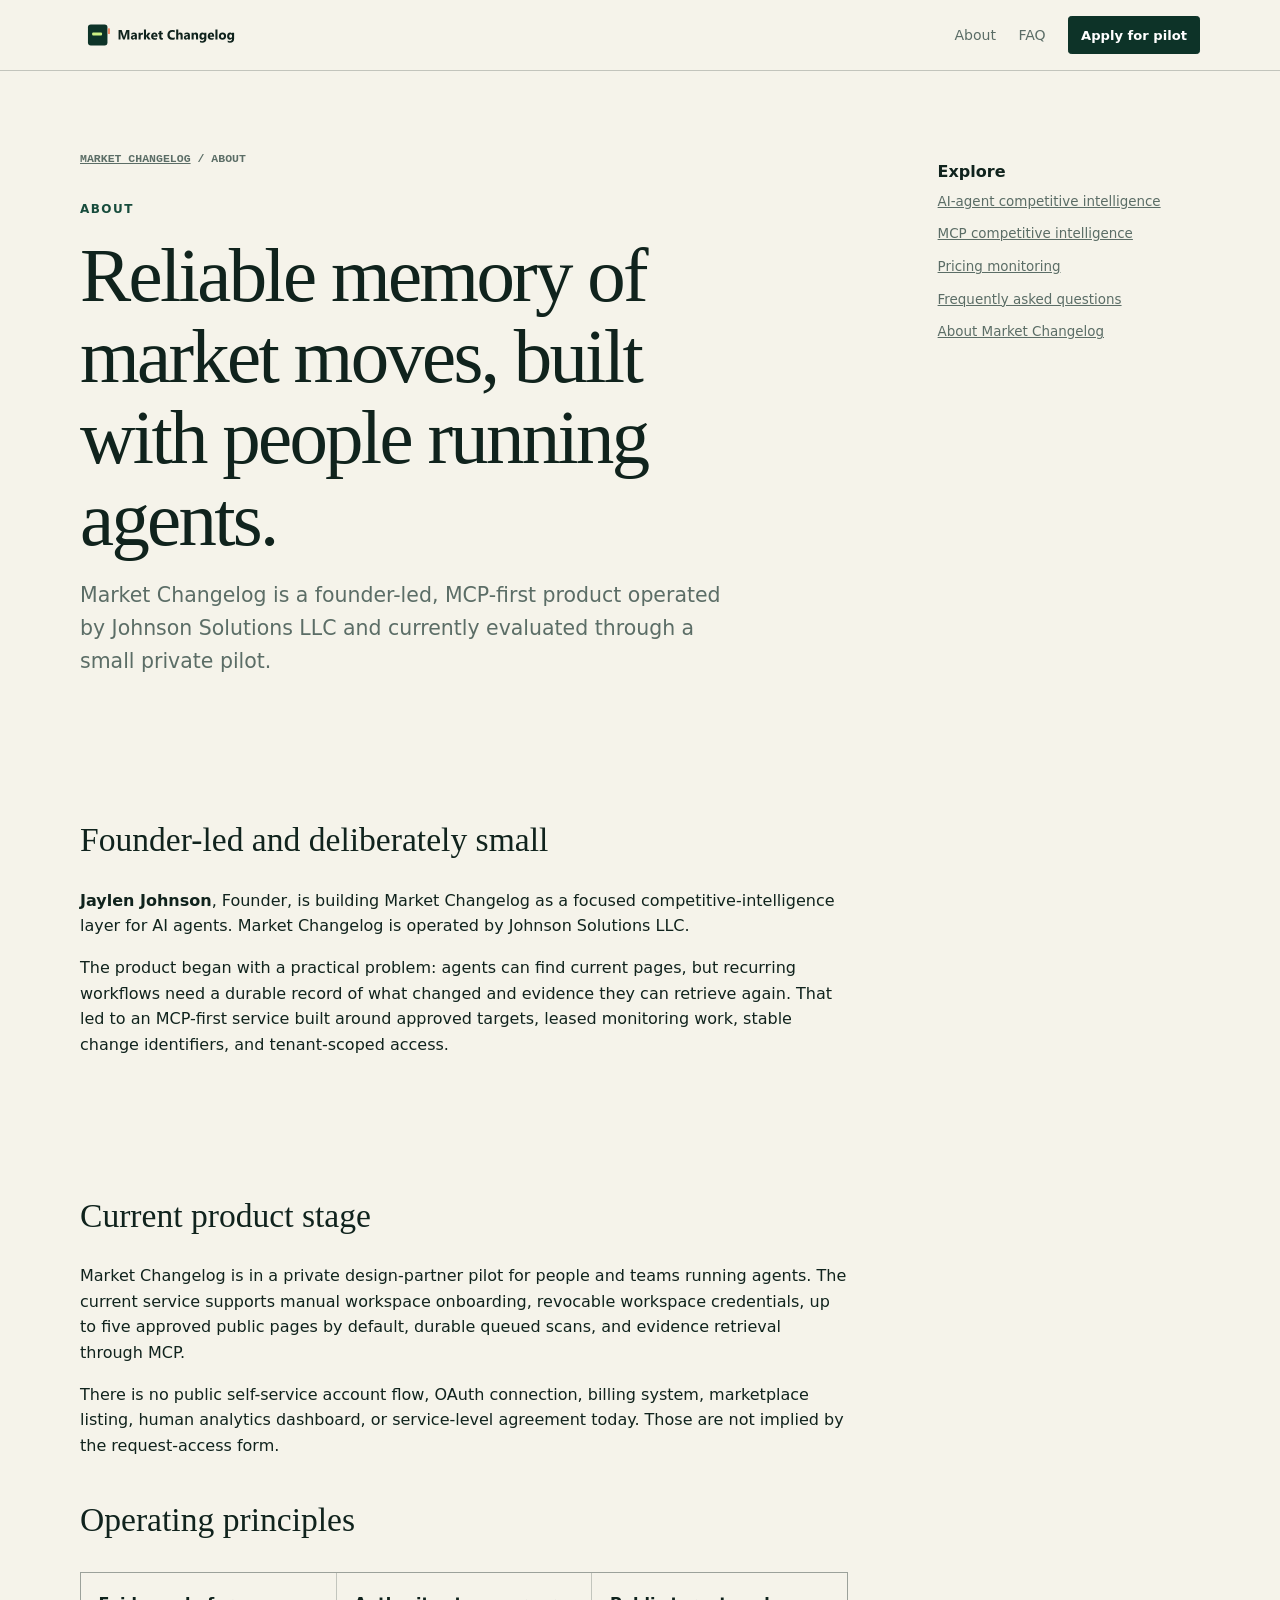
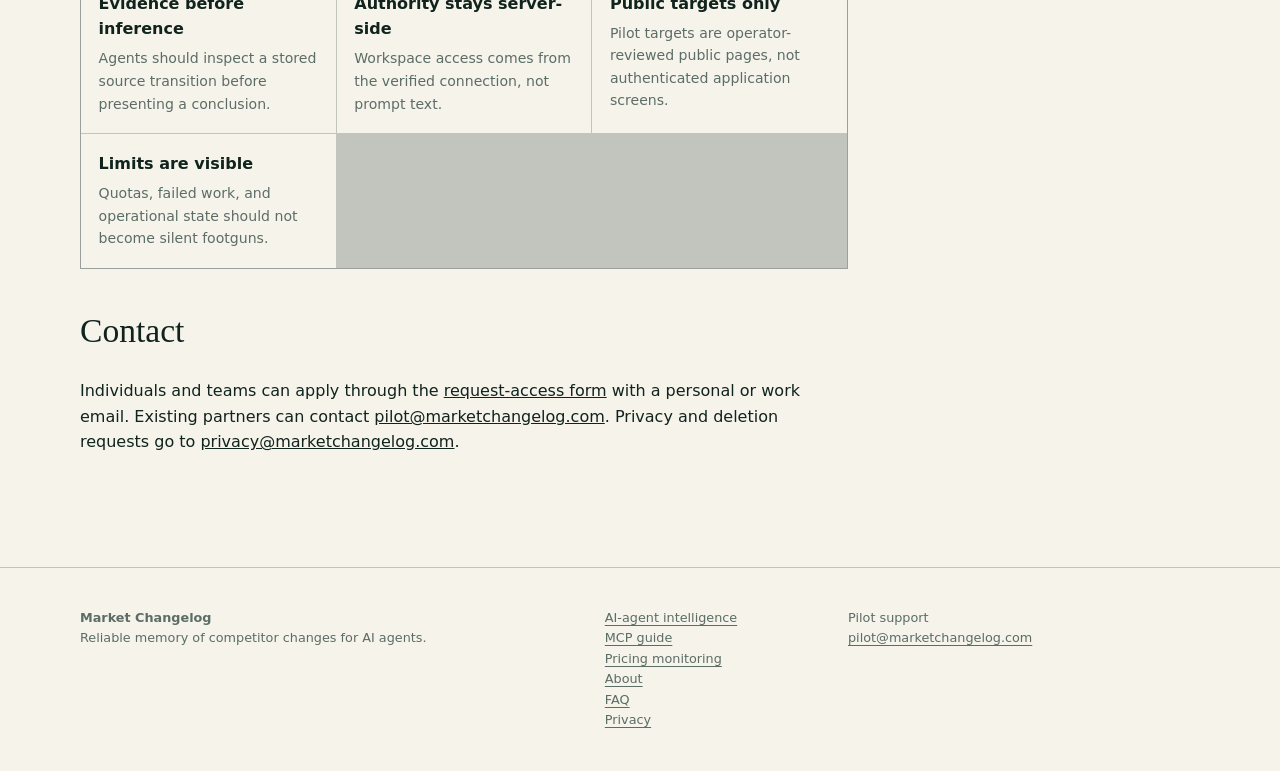
==== about/index.html @ 55e67460 "Publish temporary Market Changelog review site" ====
<!doctype html>
<html lang="en">
<head>
  <meta charset="utf-8">
  <meta name="viewport" content="width=device-width, initial-scale=1">
  <meta name="description" content="Why Market Changelog is building durable market memory for agents.">
  <meta name="robots" content="noindex, nofollow">
  <meta property="og:type" content="website">
  <meta property="og:site_name" content="Market Changelog">
  <meta property="og:title" content="About Market Changelog">
  <meta property="og:description" content="Why Market Changelog is building durable market memory for agents.">
  <meta property="og:url" content="https://rabbidbird.github.io/about">
  <meta property="og:image" content="https://rabbidbird.github.io/assets/brand/market-changelog-social-card.png">
  <meta property="og:image:width" content="1200">
  <meta property="og:image:height" content="630">
  <meta name="twitter:card" content="summary_large_image">
  <meta name="twitter:title" content="About Market Changelog">
  <meta name="twitter:description" content="Why Market Changelog is building durable market memory for agents.">
  <meta name="twitter:image" content="https://rabbidbird.github.io/assets/brand/market-changelog-social-card.png">
  <title>About Market Changelog</title>
  <link rel="canonical" href="https://rabbidbird.github.io/about">
  <link rel="stylesheet" href="/assets/market-ledger.css">
  <link rel="icon" href="/assets/brand/market-changelog-favicon.svg" type="image/svg+xml">
  <link rel="icon" href="/assets/brand/market-changelog-favicon-32.png" sizes="32x32" type="image/png">
  <link rel="apple-touch-icon" href="/assets/brand/apple-touch-icon.png" sizes="180x180">
  <link rel="manifest" href="/assets/brand/site.webmanifest">
</head>
<body>
  <a class="skip" href="#main">Skip to main content</a>
  <header class="site-header">
    <nav class="wrap nav" aria-label="Primary navigation">
      <a class="brand" href="/"><img class="brand-logo" src="/assets/brand/market-changelog-wordmark.svg" width="180" height="36" alt="Market Changelog"></a>
      <div class="nav-links">
        <a href="/about">About</a><a href="/faq">FAQ</a>
        <a class="button button-small" href="/#access">Apply for pilot</a>
      </div>
    </nav>
  </header>
  
<main id="main" class="content-page wrap" itemscope itemtype="https://schema.org/AboutPage" tabindex="-1">
  
<div class="article-layout">
<article class="article-card">
<p class="breadcrumb"><a href="/">Market Changelog</a> / About</p>
<p class="eyebrow">About</p>
<h1 itemprop="name">Reliable memory of market moves, built with people running agents.</h1>
<p class="lede" itemprop="description">Market Changelog is a founder-led, MCP-first product operated by Johnson Solutions LLC and currently evaluated through a small private pilot.</p>
<div>
<section itemscope="" itemtype="https://schema.org/Person">
<h2>Founder-led and deliberately small</h2>
<p><strong itemprop="name">Jaylen Johnson</strong>, <span itemprop="jobTitle">Founder</span>, is building Market Changelog as a focused competitive-intelligence layer for AI agents. Market Changelog is operated by Johnson Solutions LLC.</p>
<p>The product began with a practical problem: agents can find current pages, but recurring workflows need a durable record of what changed and evidence they can retrieve again. That led to an MCP-first service built around approved targets, leased monitoring work, stable change identifiers, and tenant-scoped access.</p>
</section>
<h2>Current product stage</h2>
<p>Market Changelog is in a private design-partner pilot for people and teams running agents. The current service supports manual workspace onboarding, revocable workspace credentials, up to five approved public pages by default, durable queued scans, and evidence retrieval through MCP.</p>
<p>There is no public self-service account flow, OAuth connection, billing system, marketplace listing, human analytics dashboard, or service-level agreement today. Those are not implied by the request-access form.</p>
<h2>Operating principles</h2>
<div class="facts">
<div class="fact"><strong>Evidence before inference</strong><span>Agents should inspect a stored source transition before presenting a conclusion.</span></div>
<div class="fact"><strong>Authority stays server-side</strong><span>Workspace access comes from the verified connection, not prompt text.</span></div>
<div class="fact"><strong>Public targets only</strong><span>Pilot targets are operator-reviewed public pages, not authenticated application screens.</span></div>
<div class="fact"><strong>Limits are visible</strong><span>Quotas, failed work, and operational state should not become silent footguns.</span></div>
</div>
<h2>Contact</h2>
<p>Individuals and teams can apply through the <a href="/#access">request-access form</a> with a personal or work email. Existing partners can contact <a href="mailto:pilot@marketchangelog.com">pilot@marketchangelog.com</a>. Privacy and deletion requests go to <a href="mailto:privacy@marketchangelog.com">privacy@marketchangelog.com</a>.</p>
</div>
</article>
<aside aria-label="Explore Market Changelog" class="side-nav"><strong>Explore</strong><a href="/ai-agent-competitive-intelligence">AI-agent competitive intelligence</a><a href="/mcp-competitive-intelligence">MCP competitive intelligence</a><a href="/competitor-pricing-monitoring">Pricing monitoring</a><a href="/faq">Frequently asked questions</a><a href="/about">About Market Changelog</a></aside>
</div>

</main>

  <footer>
    <div class="wrap footer-grid">
      <div itemscope itemtype="https://schema.org/Organization"><meta itemprop="url" content="https://rabbidbird.github.io/"><meta itemprop="logo" content="https://rabbidbird.github.io/assets/brand/market-changelog-avatar.png"><strong itemprop="name">Market Changelog</strong><br>Reliable memory of competitor changes for AI agents.</div>
      <div><a href="/ai-agent-competitive-intelligence">AI-agent intelligence</a><br><a href="/mcp-competitive-intelligence">MCP guide</a><br><a href="/competitor-pricing-monitoring">Pricing monitoring</a><br><a href="/about">About</a><br><a href="/faq">FAQ</a><br><a href="/privacy">Privacy</a></div>
      <div>Pilot support<br><a href="mailto:pilot@marketchangelog.com">pilot@marketchangelog.com</a></div>
    </div>
  </footer>
</body>
</html>
---- assets/market-ledger.css ----
:root {
  color-scheme: light;
  --ink: #10231d;
  --muted: #5b6d66;
  --paper: #f5f3ea;
  --paper-deep: #e7e2d3;
  --forest: #174c3c;
  --forest-dark: #0d3328;
  --lime: #cbef84;
  --coral: #f18a68;
  --line: rgba(16, 35, 29, .22);
  font-family: ui-sans-serif, system-ui, -apple-system, BlinkMacSystemFont, "Segoe UI", sans-serif;
}
* { box-sizing: border-box; }
html { scroll-behavior: smooth; overflow-x: hidden; }
body { margin: 0; color: var(--ink); background: var(--paper); line-height: 1.6; }
a { color: inherit; }
.wrap { width: min(1120px, calc(100% - 2rem)); margin: 0 auto; }
.skip { position: absolute; top: -5rem; left: 1rem; z-index: 30; padding: .7rem 1rem; background: white; }
.skip:focus { top: 1rem; }
.site-header { position: sticky; top: 0; z-index: 20; border-bottom: 1px solid var(--line); background: rgba(245, 243, 234, .94); backdrop-filter: blur(10px); }
.nav { min-height: 4.4rem; display: flex; align-items: center; justify-content: space-between; gap: 2rem; }
.brand { display: flex; align-items: center; font-weight: 700; text-decoration: none; letter-spacing: -.02em; white-space: nowrap; }
.brand-logo { display: block; width: 11.25rem; height: auto; flex: 0 0 auto; }
.nav-links { display: flex; align-items: center; gap: 1.4rem; font-size: .88rem; }
.nav-links a { color: var(--muted); text-decoration: none; }
.nav-links a:hover, .nav-links a:focus-visible { color: var(--ink); }
.button { display: inline-flex; min-height: 3rem; padding: .7rem 1.1rem; align-items: center; justify-content: center; border: 1px solid var(--forest-dark); border-radius: .2rem; color: white; background: var(--forest-dark); font-weight: 700; text-decoration: none; cursor: pointer; }
.button:hover { background: var(--forest); }
.nav-links .button { color: white; }
.button-small { min-height: 2.35rem; padding: .4rem .75rem; font-size: .82rem; }
a:focus-visible, button:focus-visible, input:focus-visible, textarea:focus-visible, select:focus-visible { outline: 3px solid var(--coral); outline-offset: 3px; }
summary:focus-visible { outline: 3px solid var(--coral); outline-offset: 3px; }
summary { cursor: pointer; font-size: 1rem; padding: .6rem 0; }
main pre { max-width: 100%; overflow-wrap: anywhere; white-space: pre-wrap; }
.ledger-summary dt, .ledger-summary dd, .disclosure { font-size: .875rem; }
.hero { display: grid; grid-template-columns: 1.15fr .85fr; gap: clamp(2rem, 5vw, 5rem); align-items: center; padding: 2.2rem 0 2.5rem; }
.eyebrow { margin: 0 0 1rem; color: var(--forest); font-size: .75rem; font-weight: 700; letter-spacing: .12em; text-transform: uppercase; }
h1, h2, h3, p { margin-top: 0; }
h1, h2, blockquote { font-family: ui-serif, Georgia, Cambria, "Times New Roman", serif; }
h1 { max-width: 20ch; margin-bottom: 1.2rem; font-size: clamp(2.4rem, 4.5vw, 4.4rem); font-weight: 500; line-height: 1.06; letter-spacing: -.035em; }
h1 em { color: var(--forest); font-style: italic; font-weight: 500; }
.lede { max-width: 42rem; color: var(--muted); font-size: clamp(1.08rem, 2vw, 1.28rem); }
.hero-actions { display: flex; align-items: center; gap: 1.2rem; margin: 2rem 0 1rem; }
.text-link { color: var(--forest); font-weight: 700; text-underline-offset: .25rem; }
.disclosure { max-width: 43rem; color: var(--muted); font-size: .8rem; }
.ledger-summary { padding: 1.4rem; border-top: 4px solid var(--forest-dark); border-bottom: 1px solid var(--line); background: var(--paper-deep); }
.ledger-kicker, .section-rule { color: var(--muted); font: 700 .68rem/1.3 ui-monospace, monospace; letter-spacing: .08em; text-transform: uppercase; }
.ledger-date { display: flex; align-items: center; gap: .65rem; margin: 1.6rem 0; }
.ledger-date span { font-family: ui-serif, Georgia, serif; font-size: 4rem; line-height: .75; }
.ledger-date small { color: var(--muted); font: 700 .7rem/1.2 ui-monospace, monospace; }
.ledger-summary h2 { margin-bottom: 1.5rem; font-size: 2rem; font-weight: 500; line-height: 1.08; }
.ledger-summary dl { margin: 0; }
.ledger-summary dl div { display: grid; grid-template-columns: 5rem 1fr; padding: .5rem 0; border-top: 1px solid var(--line); font-size: .78rem; }
.ledger-summary dt { color: var(--muted); }
.ledger-summary dd { margin: 0; overflow-wrap: anywhere; font-family: ui-monospace, monospace; }
section { padding: 5rem 0; }
section[id] { scroll-margin-top: 5rem; }
.record-section, .founder-note { border-top: 1px solid var(--line); border-bottom: 1px solid var(--line); background: #fffdf6; }
.section-rule { display: flex; justify-content: space-between; gap: 1rem; margin-bottom: 3rem; padding-top: .7rem; border-top: 1px solid var(--ink); }
.record-grid { display: grid; grid-template-columns: .85fr 1.15fr; gap: clamp(2rem, 7vw, 7rem); align-items: start; }
.record-grid h2, .access-grid h2 { max-width: 13ch; font-size: clamp(2.4rem, 5vw, 4.6rem); font-weight: 500; line-height: .98; letter-spacing: -.035em; }
.record-grid p, .access-grid > div > p { color: var(--muted); }
.evidence-sheet { margin: 0; padding: 1.5rem; border: 1px solid var(--ink); background: var(--paper); }
.evidence-sheet figcaption { margin-bottom: .7rem; color: var(--forest); font: 700 .72rem/1.2 ui-monospace, monospace; letter-spacing: .08em; text-transform: uppercase; }
.evidence-meta { color: var(--muted); font: .72rem/1.65 ui-monospace, monospace; }
.evidence-sheet pre { margin: 1.4rem 0; padding: 1rem 0; border-top: 1px solid var(--line); border-bottom: 1px solid var(--line); white-space: pre-wrap; font: .9rem/1.8 ui-monospace, monospace; }
.record-facts { margin: 0 0 1.25rem; }
.record-facts div { display: grid; grid-template-columns: minmax(8rem, .6fr) 1.4fr; gap: 1rem; padding: .7rem 0; border-bottom: 1px solid var(--line); }
.record-facts dt { color: var(--muted); font: 700 .68rem/1.5 ui-monospace, monospace; letter-spacing: .06em; text-transform: uppercase; }
.record-facts dd { margin: 0; }
.removed { color: #8c3b29; }
.added { color: var(--forest); font-weight: 700; }
.tool-flow { display: flex; flex-wrap: wrap; align-items: center; gap: .6rem; font-size: .76rem; }
code { color: var(--forest-dark); font-family: ui-monospace, monospace; }
.method-list { margin: 0; padding: 0; border-top: 1px solid var(--line); list-style: none; }
.method-list li { display: grid; grid-template-columns: 5rem minmax(0, 1fr); gap: 1rem; padding: 1.6rem 0; border-bottom: 1px solid var(--line); }
.method-list li > span { color: var(--coral); font: 700 .8rem/1.4 ui-monospace, monospace; }
.method-list h3 { margin-bottom: .35rem; font-size: 1.35rem; }
.method-list p { max-width: 48rem; margin-bottom: 0; color: var(--muted); }
.use-section { color: white; background: var(--forest-dark); }
.use-section .section-rule { color: #a9bdb5; border-color: #a9bdb5; }
.decision-list article { display: grid; grid-template-columns: 7rem 1fr 1fr; gap: 1.5rem; padding: 1.4rem 0; border-bottom: 1px solid rgba(255,255,255,.2); }
.decision-list article > span { color: var(--lime); font: 700 .72rem/1.5 ui-monospace, monospace; text-transform: uppercase; }
.decision-list h3 { margin: 0; font-size: 1.25rem; }
.decision-list p { margin: 0; color: #b8c9c2; }
.note-grid { display: grid; grid-template-columns: .5fr 1.5fr .5fr; gap: 2rem; align-items: start; }
blockquote { margin: 0; font-size: clamp(1.6rem, 3.2vw, 2.7rem); font-weight: 500; line-height: 1.2; }
.note-grid > p:last-child { color: var(--muted); font-size: .86rem; }
.access-grid { display: grid; grid-template-columns: .85fr 1.15fr; gap: clamp(2rem, 7vw, 7rem); align-items: start; }
form { padding: 1.5rem; border: 1px solid var(--ink); background: #fffdf6; }
.field-row { display: grid; grid-template-columns: 1fr 1fr; gap: 1rem; }
label { display: block; margin: 0 0 1rem; font-size: .85rem; font-weight: 700; }
label span, .form-meta { color: var(--muted); font-weight: 400; }
label small { display: block; margin-top: .35rem; color: var(--muted); font-size: .78rem; font-weight: 400; line-height: 1.45; }
input, textarea, select { width: 100%; margin-top: .4rem; padding: .8rem; border: 1px solid #8e9b96; border-radius: 0; color: var(--ink); background: white; font: inherit; }
textarea { min-height: 7rem; resize: vertical; }
.consent { display: grid; grid-template-columns: 1.2rem 1fr; gap: .6rem; align-items: start; color: var(--muted); font-weight: 400; line-height: 1.45; }
.consent input { width: 1rem; height: 1rem; margin: .2rem 0 0; accent-color: var(--forest); }
form .button { width: 100%; }
.form-meta { font-size: .76rem; }
.form-error { margin-bottom: 1rem; padding: .8rem; border-left: 4px solid var(--coral); background: #fff0eb; }
.hp { position: absolute !important; width: 1px !important; height: 1px !important; overflow: hidden !important; clip: rect(1px,1px,1px,1px) !important; }
.content-page { min-height: 68vh; padding-top: clamp(2.5rem, 7vw, 5rem); padding-bottom: clamp(3.5rem, 8vw, 6rem); }
.article-layout { display: grid; grid-template-columns: minmax(0, 48rem) minmax(12rem, 1fr); gap: clamp(2rem, 7vw, 7rem); align-items: start; }
.article-card, .thanks-card, .privacy-main { max-width: 48rem; }
.article-card > h1, .thanks-card h1, .privacy-main h1 { max-width: 15ch; font-size: clamp(2.8rem, 6vw, 5.4rem); }
.article-card h2, .privacy-main h2, .faq-item h2 { margin-top: 2.7rem; font-size: clamp(1.45rem, 3vw, 2.1rem); font-weight: 500; line-height: 1.15; }
.breadcrumb { margin-bottom: 2rem; color: var(--muted); font: 700 .72rem/1.4 ui-monospace, monospace; text-transform: uppercase; }
.byline { display: flex; flex-wrap: wrap; gap: .5rem 1.25rem; margin: 1.5rem 0 2.5rem; padding: .8rem 0; border-top: 1px solid var(--line); border-bottom: 1px solid var(--line); color: var(--muted); font-size: .78rem; }
.facts, .guide-grid { display: grid; grid-template-columns: repeat(3, minmax(0, 1fr)); gap: 1px; margin: 2rem 0; border: 1px solid var(--line); background: var(--line); }
.fact, .guide-card { min-width: 0; padding: 1.1rem; background: var(--paper); }
.fact strong, .fact span { display: block; }
.fact span, .guide-card p { margin-top: .35rem; color: var(--muted); font-size: .88rem; }
.callout, .cta-panel, .example-card { margin: 2rem 0; padding: 1.25rem; border-left: 4px solid var(--forest); background: #fffdf6; }
.faq-list { border-top: 1px solid var(--line); }
.faq-item { padding: 0 0 1.2rem; border-bottom: 1px solid var(--line); }
.faq-item h2 { margin-top: 1.4rem; }
.faq-item p { color: var(--muted); }
.side-nav { position: sticky; top: 6rem; padding-top: .5rem; }
.side-nav a { display: block; padding: .35rem 0; color: var(--muted); font-size: .84rem; }
.effective, .status-note { color: var(--muted); font-size: .82rem; }
.return-links { margin-top: 2rem; }
footer { padding: 2.5rem 0; border-top: 1px solid var(--line); color: var(--muted); font-size: .8rem; }
.footer-grid { display: grid; grid-template-columns: 1.4fr .6fr 1fr; gap: 2rem; }
footer a { text-underline-offset: .2rem; }
@media (max-width: 820px) {
  .nav { display: grid; grid-template-columns: 1fr auto; padding: .7rem 0; }
  .nav-links { display: contents; }
  .nav-links > a:not(.button) { grid-row: 2; font-size: .78rem; }
  .nav-links .button { grid-column: 2; grid-row: 1; }
  .hero, .record-grid, .access-grid { grid-template-columns: 1fr; }
  .hero { padding: 1.6rem 0 3rem; }
  .article-layout { grid-template-columns: 1fr; }
  .side-nav { position: static; }
  .note-grid { grid-template-columns: 1fr; }
  .decision-list article { grid-template-columns: 5rem 1fr; }
  .decision-list p { grid-column: 2; }
}
@media (max-width: 580px) {
  .brand-logo { width: 9.75rem; }
  h1 { font-size: 2.55rem; }
  section { padding: 3rem 0; }
  .field-row, .footer-grid { grid-template-columns: 1fr; }
  .facts, .guide-grid { grid-template-columns: 1fr; }
  .record-facts div { grid-template-columns: 1fr; gap: .2rem; }
  .method-list li { grid-template-columns: 3rem 1fr; }
  .decision-list article { grid-template-columns: 1fr; }
  .decision-list p { grid-column: auto; }
}
@media (prefers-reduced-motion: reduce) {
  html { scroll-behavior: auto; }
  *, *::before, *::after { animation-duration: .01ms !important; transition-duration: .01ms !important; }
}
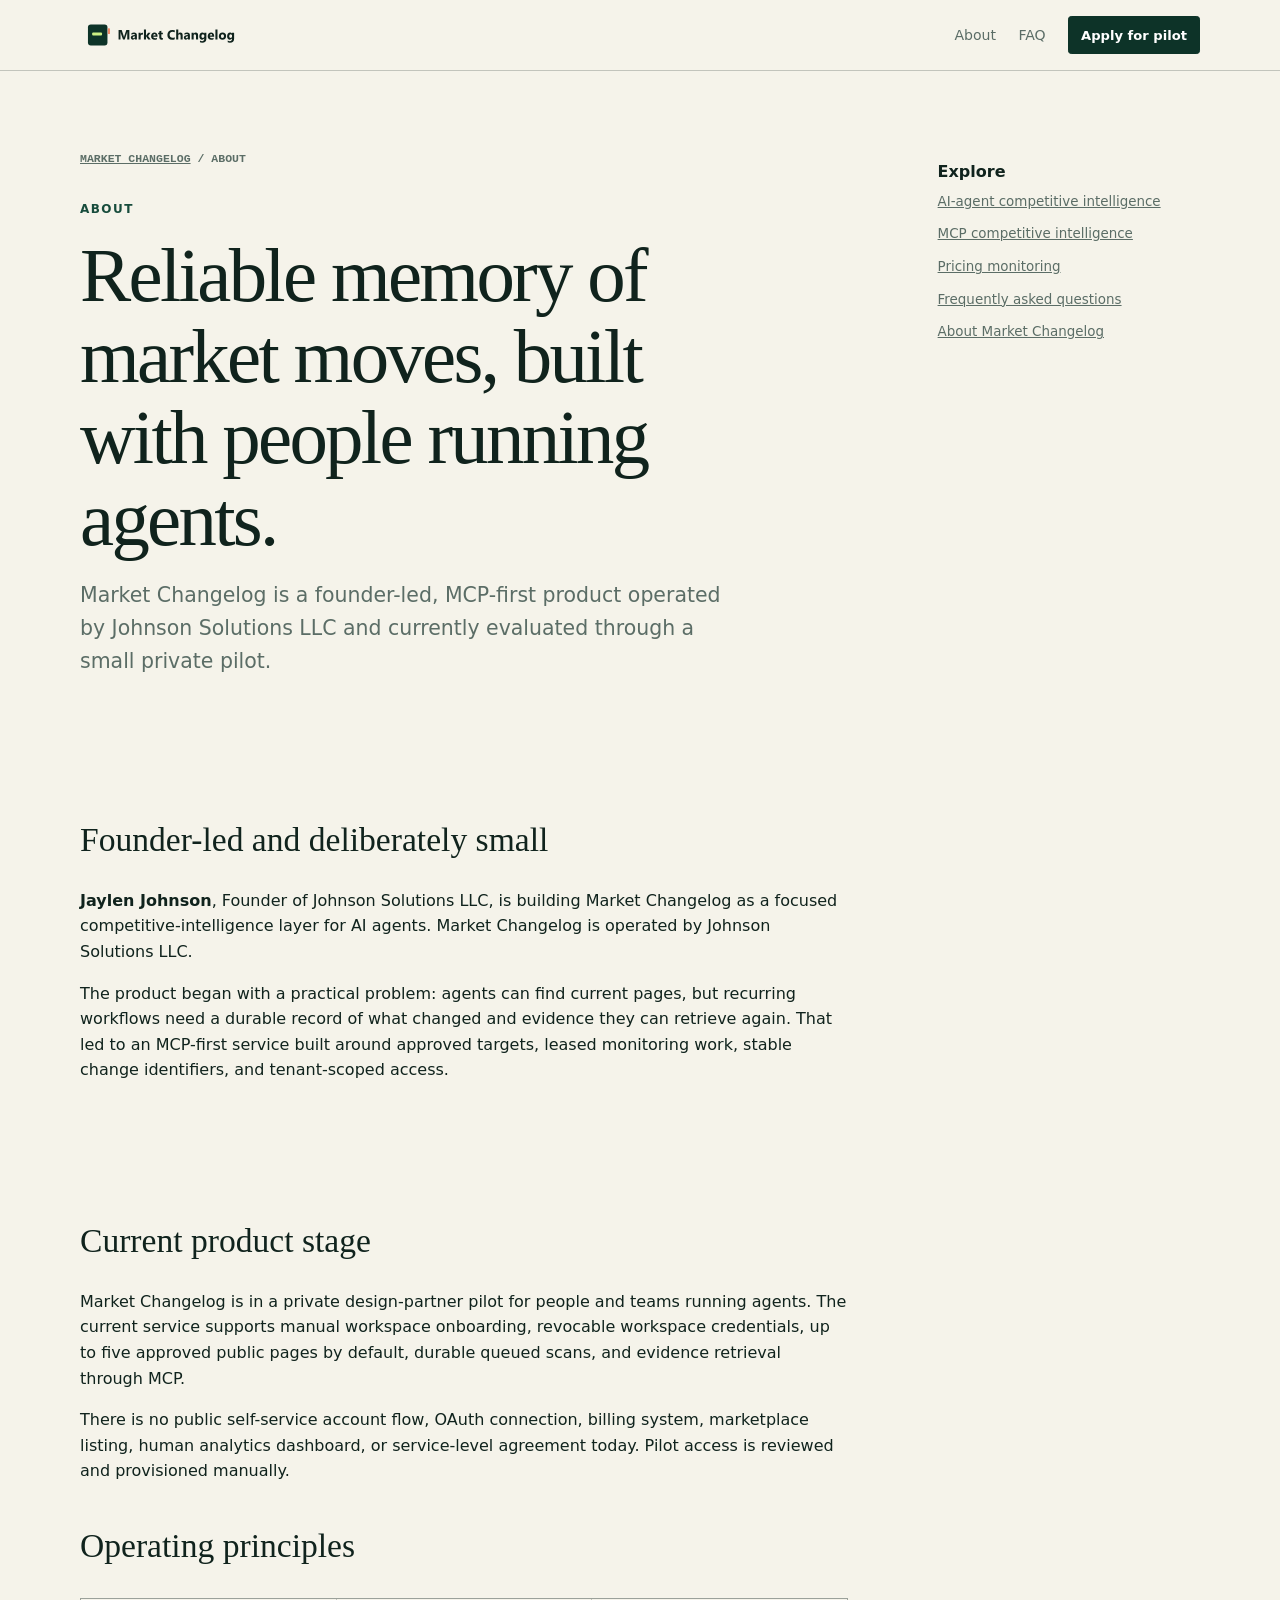
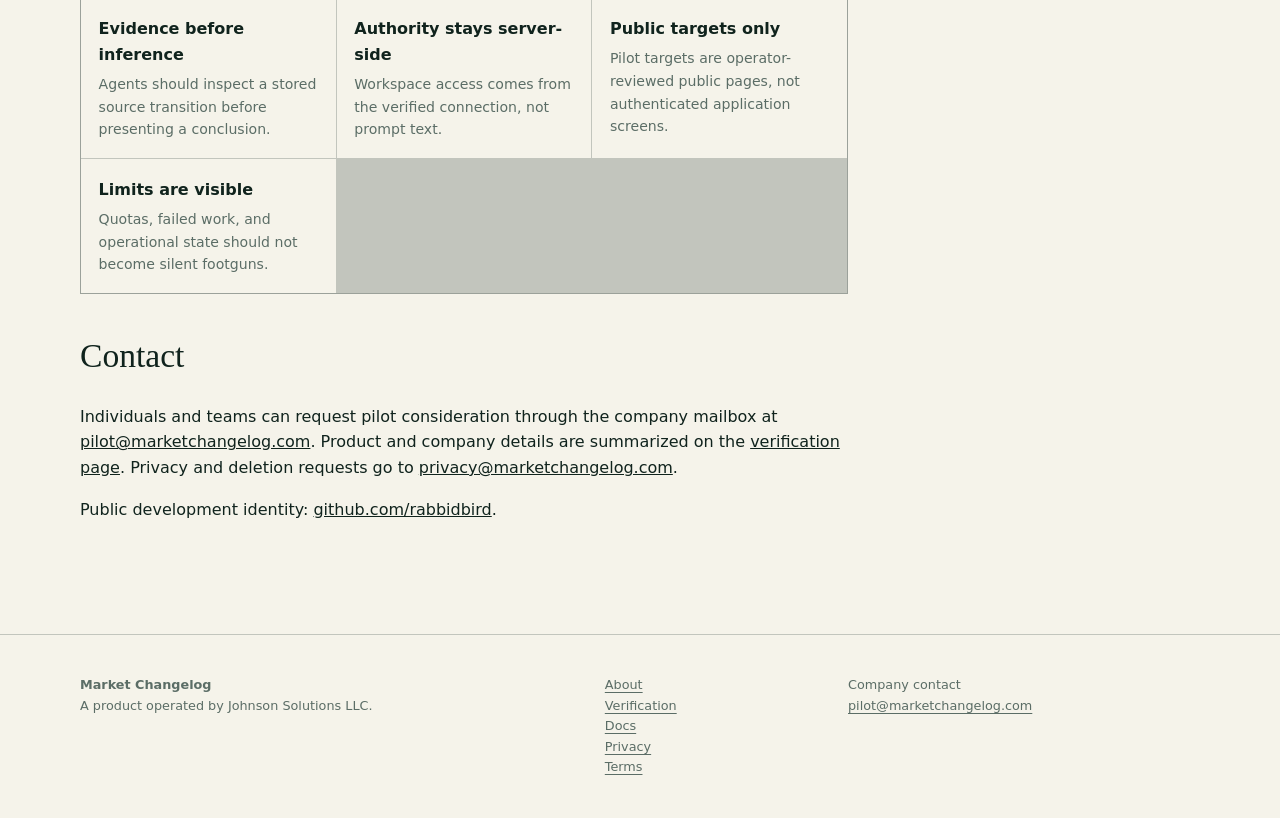
==== commit 339050af: "Strengthen public company and product verification" ====
--- a/about/index.html
+++ b/about/index.html
@@ -4,21 +4,21 @@
   <meta charset="utf-8">
   <meta name="viewport" content="width=device-width, initial-scale=1">
   <meta name="description" content="Why Market Changelog is building durable market memory for agents.">
-  <meta name="robots" content="noindex, nofollow">
+  <meta name="robots" content="index, follow">
   <meta property="og:type" content="website">
   <meta property="og:site_name" content="Market Changelog">
   <meta property="og:title" content="About Market Changelog">
   <meta property="og:description" content="Why Market Changelog is building durable market memory for agents.">
-  <meta property="og:url" content="https://rabbidbird.github.io/about">
-  <meta property="og:image" content="https://rabbidbird.github.io/assets/brand/market-changelog-social-card.png">
+  <meta property="og:url" content="https://marketchangelog.com/about">
+  <meta property="og:image" content="https://marketchangelog.com/assets/brand/market-changelog-social-card.png">
   <meta property="og:image:width" content="1200">
   <meta property="og:image:height" content="630">
   <meta name="twitter:card" content="summary_large_image">
   <meta name="twitter:title" content="About Market Changelog">
   <meta name="twitter:description" content="Why Market Changelog is building durable market memory for agents.">
-  <meta name="twitter:image" content="https://rabbidbird.github.io/assets/brand/market-changelog-social-card.png">
+  <meta name="twitter:image" content="https://marketchangelog.com/assets/brand/market-changelog-social-card.png">
   <title>About Market Changelog</title>
-  <link rel="canonical" href="https://rabbidbird.github.io/about">
+  <link rel="canonical" href="https://marketchangelog.com/about">
   <link rel="stylesheet" href="/assets/market-ledger.css">
   <link rel="icon" href="/assets/brand/market-changelog-favicon.svg" type="image/svg+xml">
   <link rel="icon" href="/assets/brand/market-changelog-favicon-32.png" sizes="32x32" type="image/png">
@@ -48,12 +48,12 @@
 <div>
 <section itemscope="" itemtype="https://schema.org/Person">
 <h2>Founder-led and deliberately small</h2>
-<p><strong itemprop="name">Jaylen Johnson</strong>, <span itemprop="jobTitle">Founder</span>, is building Market Changelog as a focused competitive-intelligence layer for AI agents. Market Changelog is operated by Johnson Solutions LLC.</p>
+<p><strong itemprop="name">Jaylen Johnson</strong>, <span itemprop="jobTitle">Founder</span> of Johnson Solutions LLC, is building Market Changelog as a focused competitive-intelligence layer for AI agents. Market Changelog is operated by Johnson Solutions LLC.</p>
 <p>The product began with a practical problem: agents can find current pages, but recurring workflows need a durable record of what changed and evidence they can retrieve again. That led to an MCP-first service built around approved targets, leased monitoring work, stable change identifiers, and tenant-scoped access.</p>
 </section>
 <h2>Current product stage</h2>
 <p>Market Changelog is in a private design-partner pilot for people and teams running agents. The current service supports manual workspace onboarding, revocable workspace credentials, up to five approved public pages by default, durable queued scans, and evidence retrieval through MCP.</p>
-<p>There is no public self-service account flow, OAuth connection, billing system, marketplace listing, human analytics dashboard, or service-level agreement today. Those are not implied by the request-access form.</p>
+<p>There is no public self-service account flow, OAuth connection, billing system, marketplace listing, human analytics dashboard, or service-level agreement today. Pilot access is reviewed and provisioned manually.</p>
 <h2>Operating principles</h2>
 <div class="facts">
 <div class="fact"><strong>Evidence before inference</strong><span>Agents should inspect a stored source transition before presenting a conclusion.</span></div>
@@ -62,7 +62,8 @@
 <div class="fact"><strong>Limits are visible</strong><span>Quotas, failed work, and operational state should not become silent footguns.</span></div>
 </div>
 <h2>Contact</h2>
-<p>Individuals and teams can apply through the <a href="/#access">request-access form</a> with a personal or work email. Existing partners can contact <a href="mailto:pilot@marketchangelog.com">pilot@marketchangelog.com</a>. Privacy and deletion requests go to <a href="mailto:privacy@marketchangelog.com">privacy@marketchangelog.com</a>.</p>
+<p>Individuals and teams can request pilot consideration through the company mailbox at <a href="mailto:pilot@marketchangelog.com">pilot@marketchangelog.com</a>. Product and company details are summarized on the <a href="/verification">verification page</a>. Privacy and deletion requests go to <a href="mailto:privacy@marketchangelog.com">privacy@marketchangelog.com</a>.</p>
+<p>Public development identity: <a href="https://github.com/rabbidbird">github.com/rabbidbird</a>.</p>
 </div>
 </article>
 <aside aria-label="Explore Market Changelog" class="side-nav"><strong>Explore</strong><a href="/ai-agent-competitive-intelligence">AI-agent competitive intelligence</a><a href="/mcp-competitive-intelligence">MCP competitive intelligence</a><a href="/competitor-pricing-monitoring">Pricing monitoring</a><a href="/faq">Frequently asked questions</a><a href="/about">About Market Changelog</a></aside>
@@ -72,10 +73,10 @@
 
   <footer>
     <div class="wrap footer-grid">
-      <div itemscope itemtype="https://schema.org/Organization"><meta itemprop="url" content="https://rabbidbird.github.io/"><meta itemprop="logo" content="https://rabbidbird.github.io/assets/brand/market-changelog-avatar.png"><strong itemprop="name">Market Changelog</strong><br>Reliable memory of competitor changes for AI agents.</div>
-      <div><a href="/ai-agent-competitive-intelligence">AI-agent intelligence</a><br><a href="/mcp-competitive-intelligence">MCP guide</a><br><a href="/competitor-pricing-monitoring">Pricing monitoring</a><br><a href="/about">About</a><br><a href="/faq">FAQ</a><br><a href="/privacy">Privacy</a></div>
-      <div>Pilot support<br><a href="mailto:pilot@marketchangelog.com">pilot@marketchangelog.com</a></div>
+      <div itemscope itemtype="https://schema.org/Organization"><meta itemprop="url" content="https://marketchangelog.com/"><meta itemprop="logo" content="https://marketchangelog.com/assets/brand/market-changelog-avatar.png"><strong itemprop="name">Market Changelog</strong><br>A product operated by Johnson Solutions LLC.</div>
+      <div><a href="/about">About</a><br><a href="/verification">Verification</a><br><a href="/docs">Docs</a><br><a href="/privacy">Privacy</a><br><a href="/terms">Terms</a></div>
+      <div>Company contact<br><a href="mailto:pilot@marketchangelog.com">pilot@marketchangelog.com</a></div>
     </div>
   </footer>
 </body>
-</html>+</html>
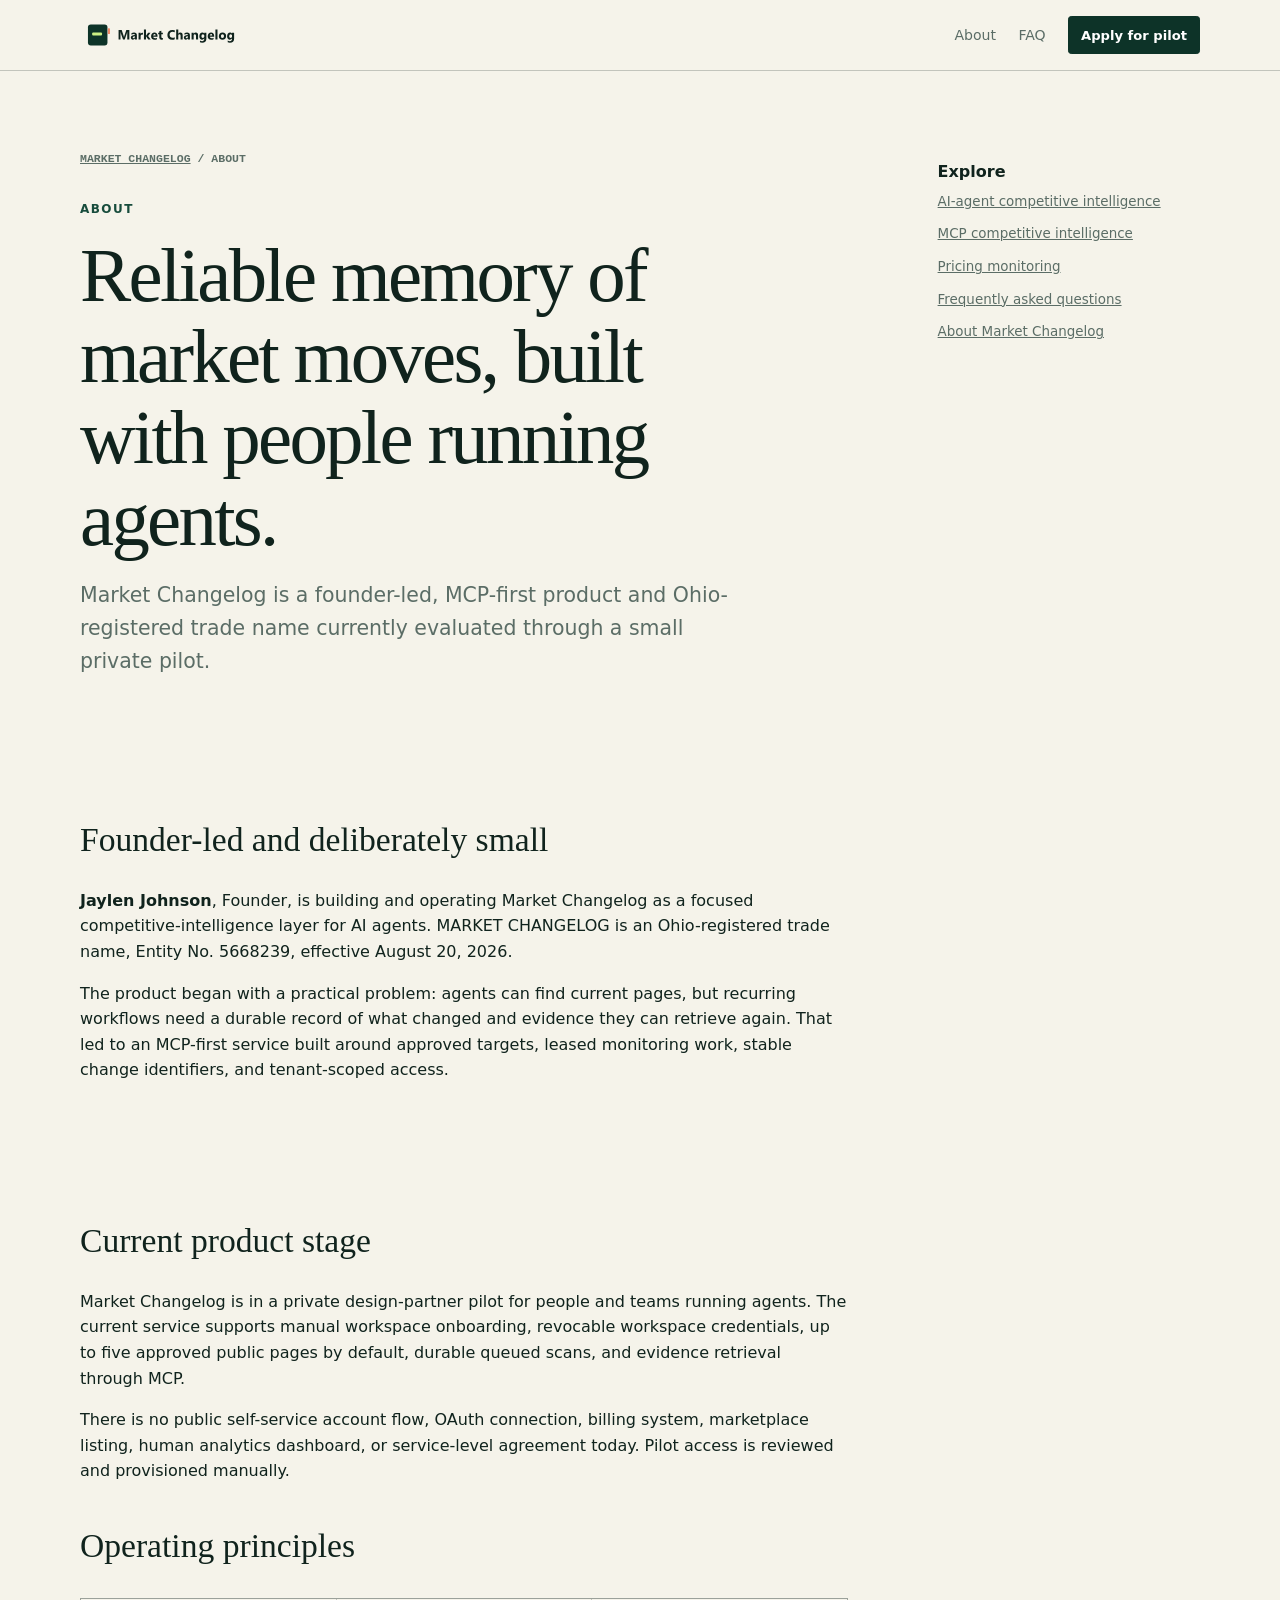
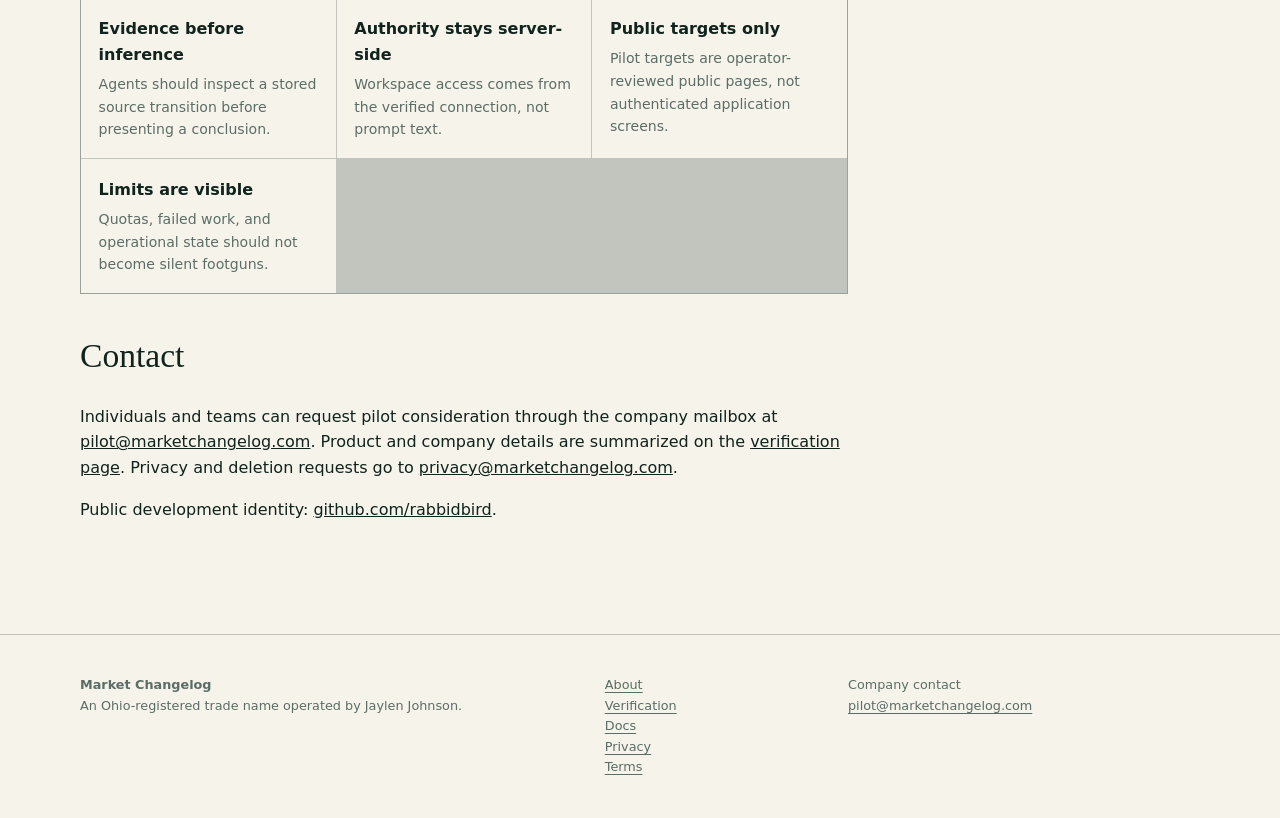
==== commit 97363db9: "Align company identity with Ohio trade-name registration" ====
--- a/about/index.html
+++ b/about/index.html
@@ -44,11 +44,11 @@
 <p class="breadcrumb"><a href="/">Market Changelog</a> / About</p>
 <p class="eyebrow">About</p>
 <h1 itemprop="name">Reliable memory of market moves, built with people running agents.</h1>
-<p class="lede" itemprop="description">Market Changelog is a founder-led, MCP-first product operated by Johnson Solutions LLC and currently evaluated through a small private pilot.</p>
+<p class="lede" itemprop="description">Market Changelog is a founder-led, MCP-first product and Ohio-registered trade name currently evaluated through a small private pilot.</p>
 <div>
 <section itemscope="" itemtype="https://schema.org/Person">
 <h2>Founder-led and deliberately small</h2>
-<p><strong itemprop="name">Jaylen Johnson</strong>, <span itemprop="jobTitle">Founder</span> of Johnson Solutions LLC, is building Market Changelog as a focused competitive-intelligence layer for AI agents. Market Changelog is operated by Johnson Solutions LLC.</p>
+<p><strong itemprop="name">Jaylen Johnson</strong>, <span itemprop="jobTitle">Founder</span>, is building and operating Market Changelog as a focused competitive-intelligence layer for AI agents. MARKET CHANGELOG is an Ohio-registered trade name, Entity No. 5668239, effective August 20, 2026.</p>
 <p>The product began with a practical problem: agents can find current pages, but recurring workflows need a durable record of what changed and evidence they can retrieve again. That led to an MCP-first service built around approved targets, leased monitoring work, stable change identifiers, and tenant-scoped access.</p>
 </section>
 <h2>Current product stage</h2>
@@ -73,7 +73,7 @@
 
   <footer>
     <div class="wrap footer-grid">
-      <div itemscope itemtype="https://schema.org/Organization"><meta itemprop="url" content="https://marketchangelog.com/"><meta itemprop="logo" content="https://marketchangelog.com/assets/brand/market-changelog-avatar.png"><strong itemprop="name">Market Changelog</strong><br>A product operated by Johnson Solutions LLC.</div>
+      <div itemscope itemtype="https://schema.org/Organization"><meta itemprop="url" content="https://marketchangelog.com/"><meta itemprop="logo" content="https://marketchangelog.com/assets/brand/market-changelog-avatar.png"><strong itemprop="name">Market Changelog</strong><br>An Ohio-registered trade name operated by Jaylen Johnson.</div>
       <div><a href="/about">About</a><br><a href="/verification">Verification</a><br><a href="/docs">Docs</a><br><a href="/privacy">Privacy</a><br><a href="/terms">Terms</a></div>
       <div>Company contact<br><a href="mailto:pilot@marketchangelog.com">pilot@marketchangelog.com</a></div>
     </div>
